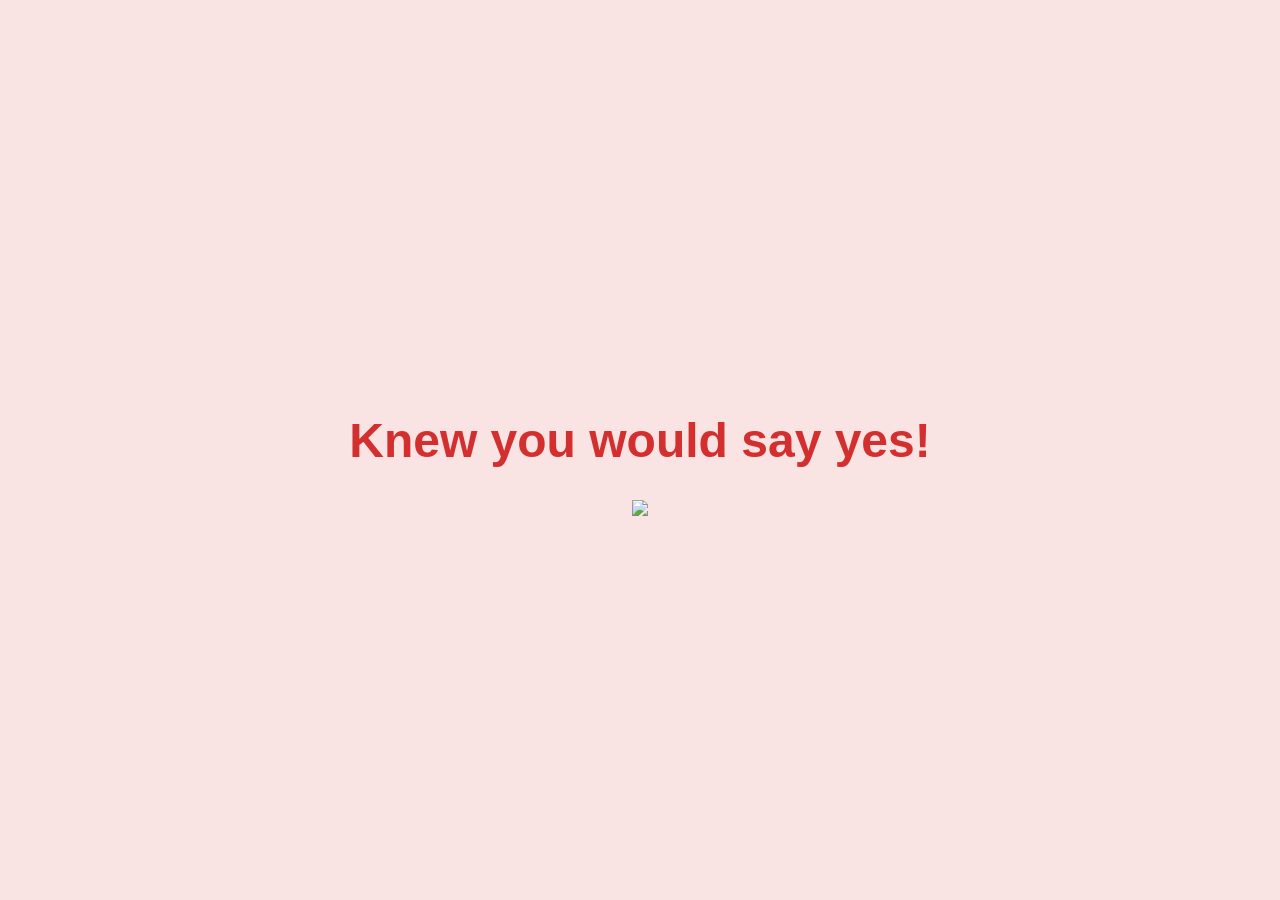
==== yes_page.html @ 2cff3106 "a" ====
<!DOCTYPE html>
<html lang="en">
<head>
    <meta charset="UTF-8">
    <meta name="viewport" content="width=device-width, initial-scale=1.0">
    <title>Knew you would say yes!</title>
    <link rel="stylesheet" href="./yes_style.css">
</head>
<body>
    <div class="container">
        <h1 class="header_text">Knew you would say yes!</h1>
        <div class="gif_container">
            <img src="https://media4.giphy.com/media/v1.Y2lkPTc5MGI3NjExMmo3c3l5ODh3ZGN6NHhhaDE2Mjg1ZjkwOXczdDFxbWM3dTBtaW9zaiZlcD12MV9pbnRlcm5hbF9naWZfYnlfaWQmY3Q9cw/9XY4f3FgFTT4QlaYqa/giphy.gif">
        </div>
    </div>
</body>
</html>
---- yes_style.css ----
body {
    display: flex;
    justify-content: center;
    align-items: center;
    height: 100vh;
    margin: 0;
    background-color: #f9e3e3;
    font-family: 'Arial', sans-serif;
}

.container {
    text-align: center;
}

.header_text {
    font-size: 3em;
    color: #d32f2f;
}

.gif_container img {
    width: 100%; 
    max-width: 500px; 
    height: auto; 
}
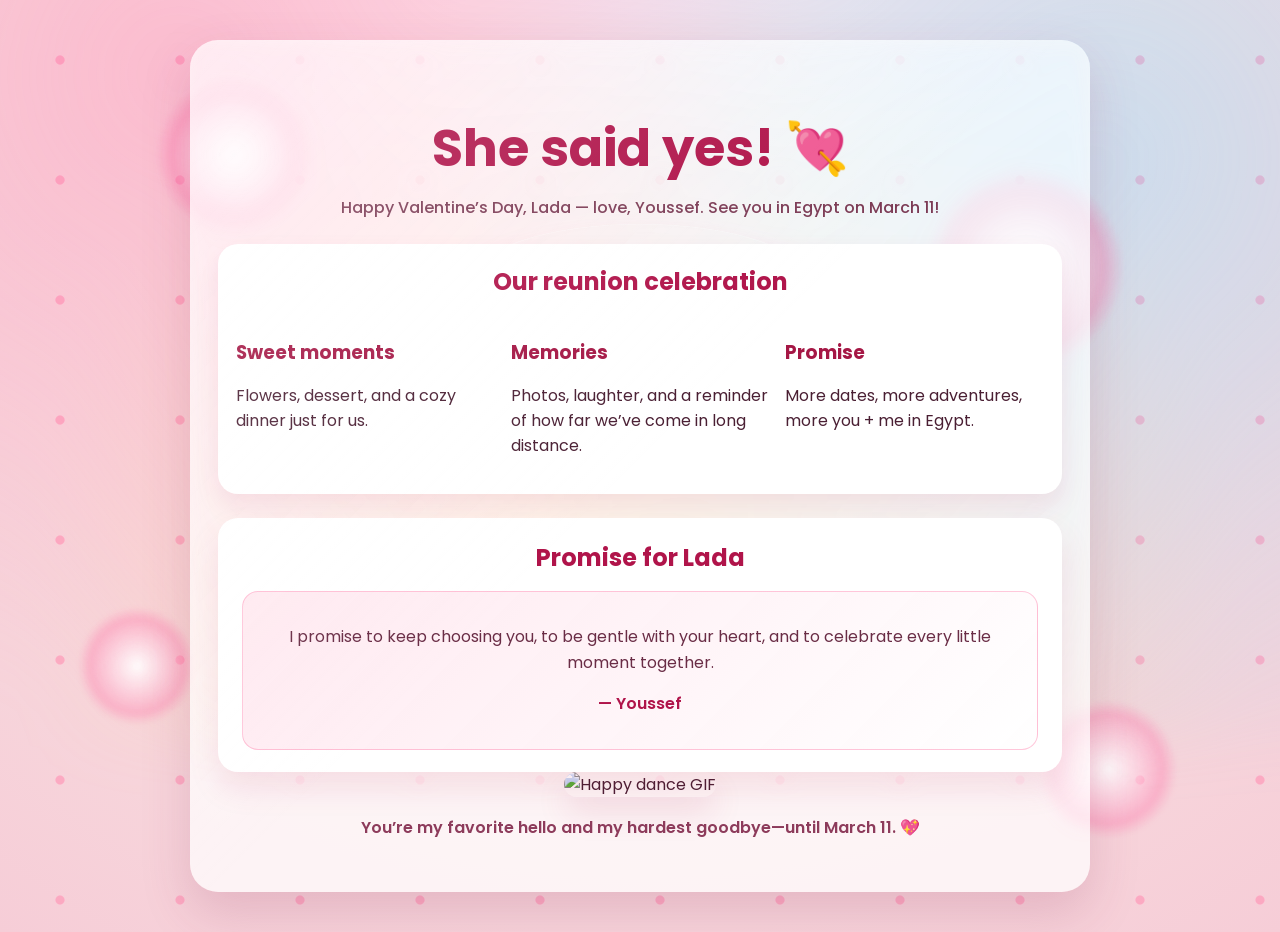
==== commit fe521d09: "a" ====
--- a/yes_page.html
+++ b/yes_page.html
@@ -4,14 +4,102 @@
     <meta charset="UTF-8">
     <meta name="viewport" content="width=device-width, initial-scale=1.0">
     <title>Knew you would say yes!</title>
+    <link rel="preconnect" href="https://fonts.googleapis.com">
+    <link rel="preconnect" href="https://fonts.gstatic.com" crossorigin>
+    <link href="https://fonts.googleapis.com/css2?family=Poppins:wght@300;400;500;600;700&display=swap" rel="stylesheet">
     <link rel="stylesheet" href="./yes_style.css">
 </head>
 <body>
-    <div class="container">
-        <h1 class="header_text">Knew you would say yes!</h1>
+    <div class="confetti" aria-hidden="true"></div>
+    <div class="aurora" aria-hidden="true"></div>
+    <div class="orbit-scene" aria-hidden="true">
+        <span class="orb orb-1"></span>
+        <span class="orb orb-2"></span>
+        <span class="orb orb-3"></span>
+        <span class="orb orb-4"></span>
+        <span class="ring ring-1"></span>
+        <span class="ring ring-2"></span>
+    </div>
+    <div class="cursor-glow" id="cursorGlowYes" aria-hidden="true"></div>
+    <main class="container" id="tiltCardYes">
+        <h1 class="header_text">She said yes! 💘</h1>
+        <p class="sub_text">Happy Valentine’s Day, Lada — love, Youssef. See you in Egypt on March 11!</p>
+
+        <section class="highlight">
+            <h2>Our reunion celebration</h2>
+            <div class="plan">
+                <div>
+                    <h3>Sweet moments</h3>
+                    <p>Flowers, dessert, and a cozy dinner just for us.</p>
+                </div>
+                <div>
+                    <h3>Memories</h3>
+                    <p>Photos, laughter, and a reminder of how far we’ve come in long distance.</p>
+                </div>
+                <div>
+                    <h3>Promise</h3>
+                    <p>More dates, more adventures, more you + me in Egypt.</p>
+                </div>
+            </div>
+        </section>
+
+        <section class="love-letter">
+            <div class="letter-header">
+                <h2>Promise for Lada</h2>
+            </div>
+            <div class="letter-card open">
+                <p>I promise to keep choosing you, to be gentle with your heart, and to celebrate every little moment together.</p>
+                <p class="signature">— Youssef</p>
+            </div>
+        </section>
+
         <div class="gif_container">
-            <img src="https://media4.giphy.com/media/v1.Y2lkPTc5MGI3NjExMmo3c3l5ODh3ZGN6NHhhaDE2Mjg1ZjkwOXczdDFxbWM3dTBtaW9zaiZlcD12MV9pbnRlcm5hbF9naWZfYnlfaWQmY3Q9cw/9XY4f3FgFTT4QlaYqa/giphy.gif">
+            <img src="https://media4.giphy.com/media/v1.Y2lkPTc5MGI3NjExMmo3c3l5ODh3ZGN6NHhhaDE2Mjg1ZjkwOXczdDFxbWM3dTBtaW9zaiZlcD12MV9pbnRlcm5hbF9naWZfYnlfaWQmY3Q9cw/9XY4f3FgFTT4QlaYqa/giphy.gif" alt="Happy dance GIF">
         </div>
-    </div>
+
+        <p class="closing">You’re my favorite hello and my hardest goodbye—until March 11. 💖</p>
+    </main>
+    <script>
+        const yesGlow = document.getElementById("cursorGlowYes");
+        const tiltCardYes = document.getElementById("tiltCardYes");
+        let yesRafId = null;
+        let lastYesEvent = null;
+
+        function handleYesTilt(event) {
+            lastYesEvent = event;
+            if (yesRafId) return;
+            yesRafId = requestAnimationFrame(() => {
+                yesRafId = null;
+                if (!tiltCardYes || !lastYesEvent) return;
+                const rect = tiltCardYes.getBoundingClientRect();
+                const x = (lastYesEvent.clientX - rect.left) / rect.width - 0.5;
+                const y = (lastYesEvent.clientY - rect.top) / rect.height - 0.5;
+                const rotateX = (-y * 6).toFixed(2);
+                const rotateY = (x * 8).toFixed(2);
+                tiltCardYes.style.transform = `rotateX(${rotateX}deg) rotateY(${rotateY}deg)`;
+            });
+        }
+
+        function resetYesTilt() {
+            if (!tiltCardYes) return;
+            tiltCardYes.style.transform = "rotateX(0deg) rotateY(0deg)";
+        }
+
+        function moveYesGlow(event) {
+            lastYesEvent = event;
+            if (yesRafId) return;
+            yesRafId = requestAnimationFrame(() => {
+                yesRafId = null;
+                if (yesGlow && lastYesEvent) {
+                    yesGlow.style.left = `${lastYesEvent.clientX}px`;
+                    yesGlow.style.top = `${lastYesEvent.clientY}px`;
+                }
+            });
+        }
+
+        window.addEventListener("mousemove", moveYesGlow);
+        window.addEventListener("mousemove", handleYesTilt);
+        window.addEventListener("mouseleave", resetYesTilt);
+    </script>
 </body>
 </html>
--- a/yes_style.css
+++ b/yes_style.css
@@ -1,24 +1,331 @@
+* {
+    box-sizing: border-box;
+}
+
+html {
+    scroll-behavior: smooth;
+}
+
 body {
     display: flex;
     justify-content: center;
     align-items: center;
-    height: 100vh;
+    min-height: 100vh;
     margin: 0;
-    background-color: #f9e3e3;
-    font-family: 'Arial', sans-serif;
+    padding: 20px 14px;
+    background: radial-gradient(circle at top, #ffe9f1 0%, #f9e3e3 45%, #f6cdd7 100%);
+    font-family: "Poppins", "Arial", sans-serif;
+    color: #4a1f33;
+    overflow: hidden;
+    perspective: 1400px;
 }
 
 .container {
     text-align: center;
+    background: rgba(255, 255, 255, 0.72);
+    backdrop-filter: blur(10px);
+    padding: 22px 18px;
+    border-radius: 22px;
+    width: min(900px, 100%);
+    box-shadow: 0 20px 50px rgba(141, 38, 84, 0.18);
+    position: relative;
+    z-index: 1;
+    transform-style: preserve-3d;
+    transition: transform 0.35s ease, box-shadow 0.35s ease;
+}
+
+.container::after {
+    content: "";
+    position: absolute;
+    inset: 0;
+    border-radius: inherit;
+    background: linear-gradient(135deg, rgba(255, 255, 255, 0.35), transparent 50%);
+    opacity: 0.6;
+    pointer-events: none;
 }
 
 .header_text {
-    font-size: 3em;
-    color: #d32f2f;
+    font-size: clamp(2rem, 7vw, 2.6rem);
+    color: #b0144a;
+    margin-bottom: 8px;
+}
+
+.sub_text {
+    margin-top: 0;
+    color: #7c3b55;
+    font-weight: 500;
+}
+
+.highlight {
+    margin: 24px 0;
+    background: #ffffff;
+    border-radius: 18px;
+    padding: 16px;
+    box-shadow: 0 12px 24px rgba(176, 20, 74, 0.1);
+}
+
+.highlight h2 {
+    margin-top: 0;
+    color: #b0144a;
+}
+
+.plan {
+    display: grid;
+    grid-template-columns: 1fr;
+    gap: 12px;
+    text-align: left;
+}
+
+.plan h3 {
+    margin-bottom: 6px;
+    color: #a51745;
 }
 
 .gif_container img {
-    width: 100%; 
-    max-width: 500px; 
-    height: auto; 
-}
+    width: 100%;
+    max-width: 520px;
+    height: auto;
+    border-radius: 16px;
+    box-shadow: 0 16px 32px rgba(176, 20, 74, 0.12);
+}
+
+.closing {
+    margin-top: 18px;
+    font-weight: 600;
+    color: #8d3b5b;
+}
+
+.love-letter {
+    margin-top: 24px;
+    background: #ffffff;
+    border-radius: 18px;
+    padding: 18px;
+    box-shadow: 0 16px 32px rgba(176, 20, 74, 0.1);
+    transform-style: preserve-3d;
+    transition: transform 0.4s ease, box-shadow 0.4s ease;
+}
+
+.love-letter:hover {
+    transform: translateY(-6px) translateZ(8px);
+    box-shadow: 0 22px 36px rgba(176, 20, 74, 0.18);
+}
+
+.letter-header h2 {
+    margin: 0;
+    color: #b0144a;
+}
+
+.letter-card {
+    margin-top: 16px;
+    padding: 14px 16px;
+    border-radius: 16px;
+    background: linear-gradient(135deg, rgba(255, 231, 239, 0.9), rgba(255, 255, 255, 0.95));
+    border: 1px solid rgba(255, 146, 184, 0.5);
+    color: #6a2d46;
+    line-height: 1.6;
+}
+
+@media (min-width: 768px) {
+    body {
+        padding: 40px 20px;
+    }
+
+    .container {
+        padding: 36px 28px;
+        border-radius: 28px;
+    }
+
+    .header_text {
+        font-size: clamp(2.2rem, 4vw, 3.2rem);
+    }
+
+    .highlight {
+        border-radius: 20px;
+        padding: 20px 18px;
+    }
+
+    .plan {
+        grid-template-columns: repeat(auto-fit, minmax(200px, 1fr));
+        gap: 16px;
+    }
+
+    .love-letter {
+        border-radius: 20px;
+        padding: 22px 24px;
+    }
+
+    .letter-card {
+        padding: 16px 18px;
+    }
+}
+
+.signature {
+    margin-top: 12px;
+    font-weight: 600;
+    color: #b0144a;
+}
+
+.confetti {
+    position: fixed;
+    inset: 0;
+    background-image:
+        radial-gradient(circle, #ff8fb3 0 4px, transparent 5px),
+        radial-gradient(circle, #ffd1dc 0 4px, transparent 5px),
+        radial-gradient(circle, #ffb3c7 0 4px, transparent 5px),
+        radial-gradient(circle, #ffc0d9 0 4px, transparent 5px);
+    background-size: 120px 120px;
+    animation: drift 12s linear infinite;
+    opacity: 0.6;
+    z-index: 0;
+}
+
+.aurora {
+    position: fixed;
+    inset: -10% -10% 20% -10%;
+    background:
+        radial-gradient(circle at 20% 20%, rgba(255, 111, 167, 0.35), transparent 45%),
+        radial-gradient(circle at 80% 30%, rgba(120, 207, 255, 0.35), transparent 50%),
+        radial-gradient(circle at 50% 80%, rgba(255, 210, 130, 0.35), transparent 60%);
+    filter: blur(30px);
+    z-index: 0;
+    animation: auroraShift 18s ease-in-out infinite alternate;
+}
+
+.orbit-scene {
+    position: fixed;
+    inset: 0;
+    pointer-events: none;
+    z-index: 0;
+    transform-style: preserve-3d;
+}
+
+.orb {
+    position: absolute;
+    width: 160px;
+    height: 160px;
+    border-radius: 50%;
+    background: radial-gradient(circle, rgba(255, 255, 255, 0.9), rgba(255, 111, 167, 0.35) 55%, transparent 70%);
+    filter: blur(2px);
+    animation: floatOrb 12s ease-in-out infinite;
+    mix-blend-mode: screen;
+}
+
+.orb-1 {
+    top: 8%;
+    left: 12%;
+    transform: translateZ(120px);
+    animation-duration: 14s;
+}
+
+.orb-2 {
+    top: 65%;
+    left: 6%;
+    width: 120px;
+    height: 120px;
+    transform: translateZ(60px);
+    animation-duration: 10s;
+}
+
+.orb-3 {
+    top: 18%;
+    right: 12%;
+    width: 200px;
+    height: 200px;
+    transform: translateZ(140px);
+    animation-duration: 16s;
+}
+
+.orb-4 {
+    bottom: 10%;
+    right: 8%;
+    width: 140px;
+    height: 140px;
+    transform: translateZ(80px);
+    animation-duration: 12s;
+}
+
+.ring {
+    position: absolute;
+    border-radius: 50%;
+    border: 2px solid rgba(255, 255, 255, 0.4);
+    box-shadow: 0 0 30px rgba(255, 111, 167, 0.25);
+    animation: spinRing 18s linear infinite;
+}
+
+.ring-1 {
+    width: 340px;
+    height: 340px;
+    top: 12%;
+    left: 50%;
+    transform: translateX(-50%) rotateX(70deg);
+}
+
+.ring-2 {
+    width: 500px;
+    height: 500px;
+    bottom: 10%;
+    left: 45%;
+    transform: translateX(-50%) rotateX(75deg);
+    animation-direction: reverse;
+}
+
+.cursor-glow {
+    position: fixed;
+    width: 220px;
+    height: 220px;
+    border-radius: 50%;
+    background: radial-gradient(circle, rgba(255, 255, 255, 0.8), rgba(255, 111, 167, 0.25), transparent 70%);
+    transform: translate(-50%, -50%);
+    pointer-events: none;
+    z-index: 0;
+    mix-blend-mode: screen;
+    opacity: 0.6;
+    transition: opacity 0.4s ease;
+}
+
+@keyframes drift {
+    0% {
+        transform: translateY(-10%);
+    }
+    100% {
+        transform: translateY(10%);
+    }
+}
+
+@keyframes auroraShift {
+    0% {
+        transform: translateY(0) scale(1);
+    }
+    100% {
+        transform: translateY(-40px) scale(1.05);
+    }
+}
+
+@keyframes floatOrb {
+    0% {
+        transform: translateZ(80px) translateY(0);
+    }
+    50% {
+        transform: translateZ(140px) translateY(-20px);
+    }
+    100% {
+        transform: translateZ(80px) translateY(0);
+    }
+}
+
+@keyframes spinRing {
+    from {
+        transform: translateX(-50%) rotateX(70deg) rotate(0deg) translateZ(0);
+    }
+    to {
+        transform: translateX(-50%) rotateX(70deg) rotate(360deg) translateZ(0);
+    }
+}
+
+@media (prefers-reduced-motion: reduce) {
+    * {
+        animation: none !important;
+        transition: none !important;
+        scroll-behavior: auto !important;
+    }
+}
